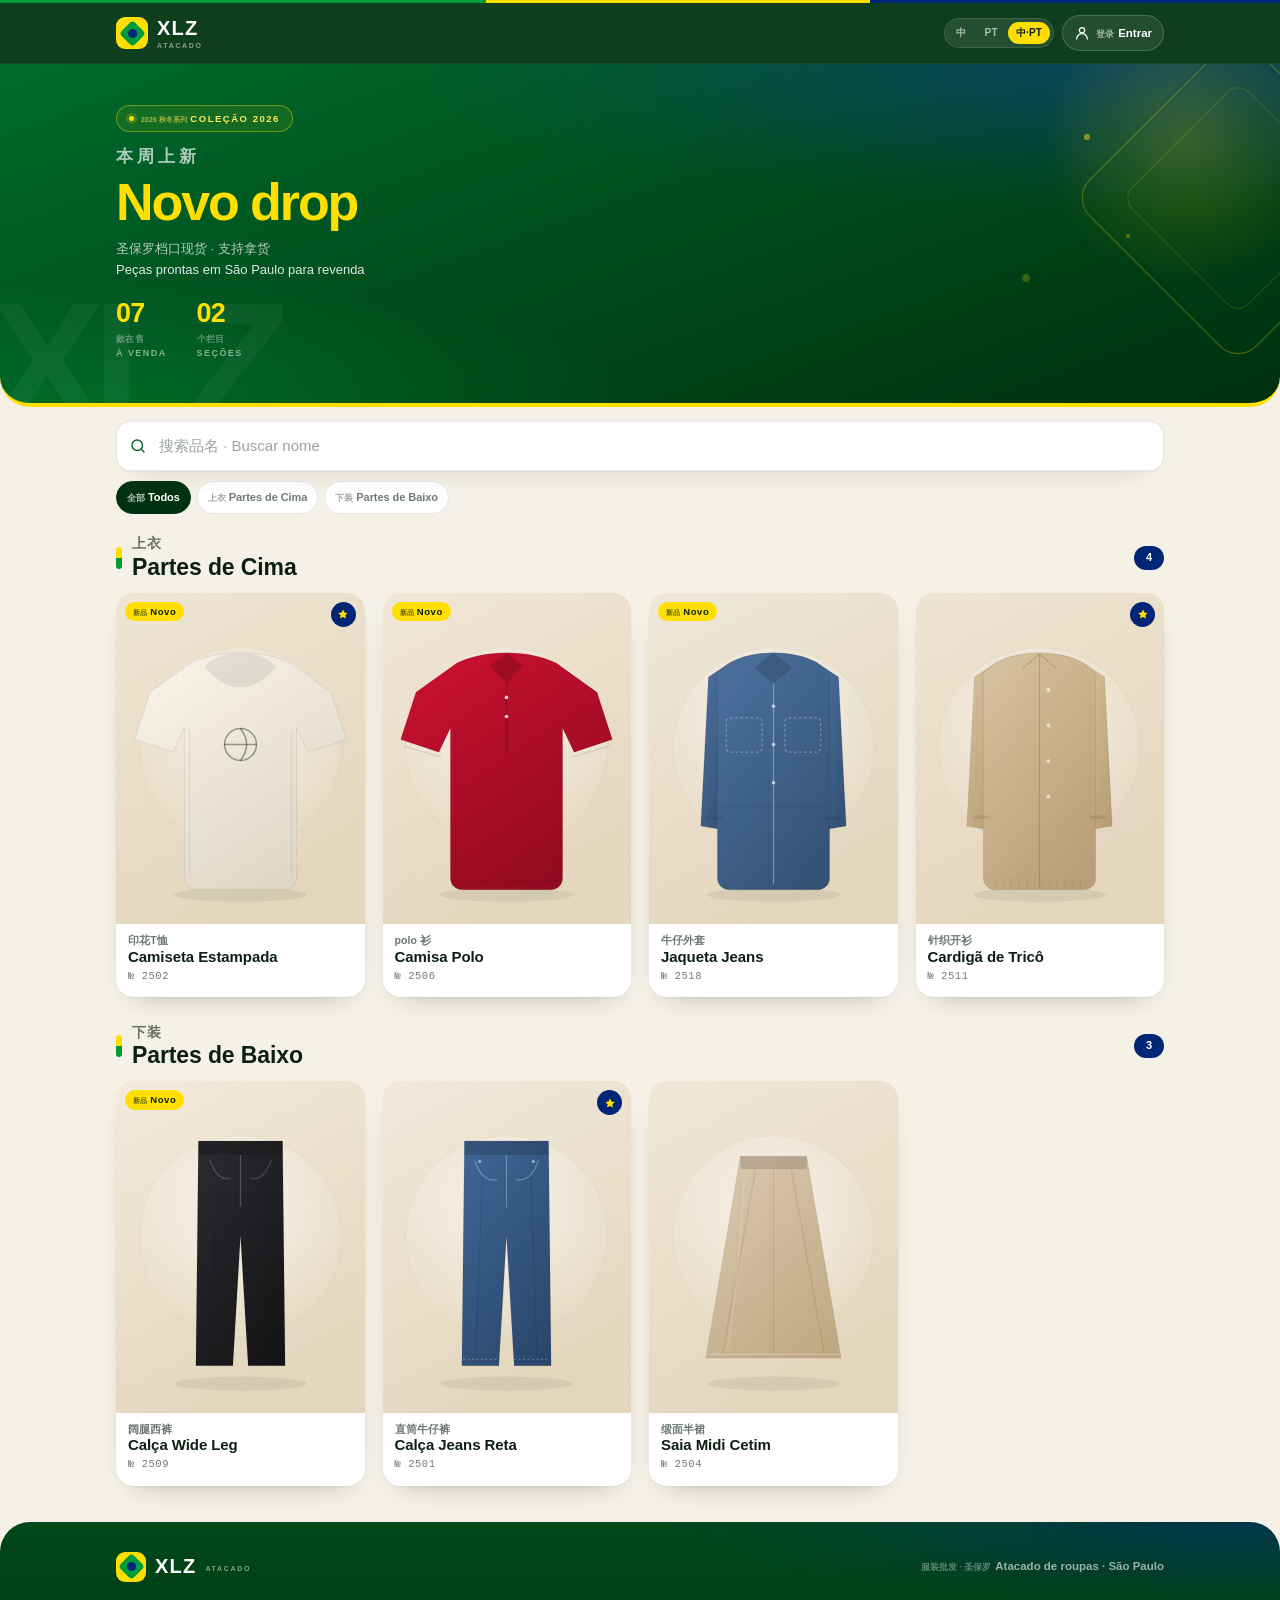
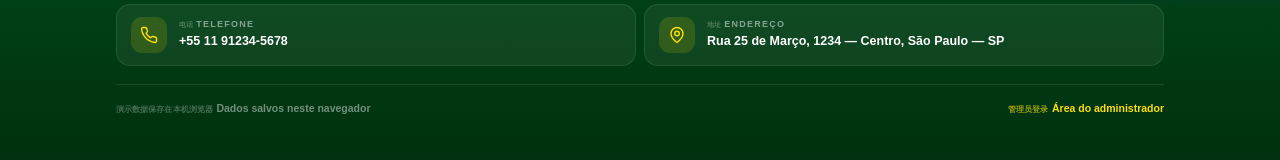
==== public/index.html @ fe58dd6b "chore: 站点移入 public/，适配 Cloudflare Pages 输出目录" ====
<!DOCTYPE html>
<html lang="zh-CN">
<head>
<meta charset="utf-8">
<meta name="viewport" content="width=device-width, initial-scale=1, viewport-fit=cover">
<meta name="theme-color" content="#003211">
<meta name="description" content="XLZ 服装档口 · 上衣 / 下装产品展示，支持中葡双语与管理端维护。Atacado de roupas em São Paulo.">
<title>XLZ · 服装档口产品展示 | Atacado</title>
<link rel="icon" href="data:image/svg+xml,%3Csvg xmlns='http://www.w3.org/2000/svg' viewBox='0 0 64 64'%3E%3Crect width='64' height='64' rx='14' fill='%23FFDF00'/%3E%3Cpath d='M32 12 52 32 32 52 12 32Z' fill='%23009C3B'/%3E%3Ccircle cx='32' cy='32' r='9' fill='%23002776'/%3E%3C/svg%3E">
<link rel="stylesheet" href="styles.css">
</head>
<body>
<div id="app"></div>
<div id="toast" class="toast" role="status" aria-live="polite"></div>
<script src="app.js"></script>
</body>
</html>
---- public/styles.css ----
/* =====================================================================
   XLZ 服装档口 · 产品展示
   配色取巴西国旗：绿 #009C3B / 黄 #FFDF00 / 蓝 #002776 / 白
   移动端优先，纯本地静态页面
   ===================================================================== */

/* ---------- 1. 基础与变量 ---------- */
:root{
  --green:#009C3B;
  --green-700:#006827;
  --green-800:#004C1B;
  --green-900:#003211;
  --yellow:#FFDF00;
  --yellow-soft:#FFE95C;
  --blue:#002776;
  --blue-500:#123E8F;
  --cream:#F6F1E6;
  --cream-2:#EDE6D5;
  --sand:#D9CCAF;
  --white:#fff;
  --ink:#0B1F12;
  --muted:#6E7C6F;
  --line:rgba(11,31,18,.10);
  --shadow-1:0 1px 2px rgba(11,31,18,.05), 0 12px 28px -20px rgba(11,31,18,.45);
  --shadow-2:0 24px 60px -28px rgba(11,31,18,.45);
  --font:-apple-system,BlinkMacSystemFont,"Segoe UI","PingFang SC","Hiragino Sans GB","Microsoft YaHei",sans-serif;
  --mono:ui-monospace,SFMono-Regular,Menlo,Consolas,monospace;
}
*,*::before,*::after{box-sizing:border-box}
html{-webkit-text-size-adjust:100%;scroll-behavior:smooth}
body{
  margin:0;font-family:var(--font);background:var(--cream);color:var(--ink);
  line-height:1.45;-webkit-font-smoothing:antialiased;overflow-x:hidden;
}
body.locked{overflow:hidden}
img{display:block;max-width:100%}
a{color:inherit;text-decoration:none}
button{font:inherit;color:inherit;cursor:pointer}
h1,h2,h3,h4,p{margin:0}
::selection{background:var(--yellow);color:var(--ink)}
:focus-visible{outline:2px solid var(--green);outline-offset:2px}
.wrap{width:100%;max-width:1080px;margin:0 auto;padding:0 16px}
.ic{display:block;flex:none;overflow:visible}
.muted{color:var(--muted)}
.sr-only{position:absolute;width:1px;height:1px;padding:0;margin:-1px;overflow:hidden;clip:rect(0 0 0 0);white-space:nowrap;border:0}

/* ---------- 2. 双语排版 ---------- */
.tw .tz{font-size:.74em;font-weight:600;opacity:.62;margin-right:.45em;letter-spacing:.01em}
.tw .tp{font-weight:800}
.nm .zh{display:block;font-size:.68em;font-weight:600;opacity:.6;line-height:1.28;letter-spacing:.01em}
.nm .pt{display:block;font-weight:800;line-height:1.22;letter-spacing:-.005em}

/* ---------- 3. 按钮 ---------- */
.btn{
  display:inline-flex;align-items:center;justify-content:center;gap:7px;
  min-height:46px;padding:0 18px;border-radius:13px;border:1px solid transparent;
  font-size:14px;font-weight:800;letter-spacing:.01em;line-height:1.2;
  transition:transform .16s ease, background .2s ease, box-shadow .2s ease;
}
.btn:active{transform:scale(.98)}
.btn-primary{background:var(--yellow);color:var(--ink);box-shadow:0 8px 20px -12px rgba(255,223,0,.9)}
.btn-primary:hover{background:var(--yellow-soft)}
.btn-green{background:var(--green-800);color:#fff}
.btn-green:hover{background:var(--green-700)}
.btn-blue{background:var(--blue);color:#fff}
.btn-ghost{background:#fff;border-color:var(--line);color:var(--ink)}
.btn-ghost:hover{background:var(--cream)}
.btn-danger{background:transparent;border-color:rgba(176,16,48,.35);color:#B01030}
.btn-danger:hover{background:rgba(176,16,48,.06)}
.btn-danger-solid{background:#B01030;color:#fff}
.btn-block{width:100%}
.btn[disabled]{opacity:.45;pointer-events:none}
.btn-sm{min-height:40px;padding:0 13px;font-size:12px;border-radius:11px}
.btn .tw{display:inline-flex;align-items:baseline;gap:.35em;justify-content:center;flex-wrap:wrap}

/* ---------- 4. 顶栏 ---------- */
.topbar{
  position:sticky;top:0;z-index:60;
  background:rgba(0,50,17,.94);
  -webkit-backdrop-filter:blur(14px);backdrop-filter:blur(14px);
  border-bottom:1px solid rgba(255,255,255,.07);
}
.topbar::before{
  content:"";position:absolute;top:0;left:0;right:0;height:3px;
  background:linear-gradient(90deg,var(--green) 0 38%,var(--yellow) 38% 68%,var(--blue) 68%);
}
.topbar-in{display:flex;align-items:center;gap:10px;height:63px;padding-top:3px}
.brand{display:flex;align-items:center;gap:9px;min-width:0}
.brand-mark{
  position:relative;width:32px;height:32px;border-radius:9px;background:var(--yellow);
  display:grid;place-items:center;flex:none;overflow:hidden;
}
.brand-mark::before{content:"";width:19px;height:19px;background:var(--green);transform:rotate(45deg);border-radius:4px}
.brand-mark::after{content:"";position:absolute;width:9px;height:9px;border-radius:50%;background:var(--blue)}
.brand-text{display:flex;flex-direction:column;line-height:1;min-width:0}
.brand-text b{font-size:20px;font-weight:900;letter-spacing:.06em;color:#fff}
.brand-text small{font-size:7px;letter-spacing:.24em;color:rgba(255,255,255,.5);margin-top:4px;font-weight:700}
.topbar-right{display:flex;align-items:center;gap:8px;margin-left:auto}
.topbar-title{font-size:15px;font-weight:800;color:#fff;white-space:nowrap;overflow:hidden;text-overflow:ellipsis;flex:1;min-width:0}
.topbar-title .ttl{opacity:.95}
.icon-btn{
  width:36px;height:36px;border-radius:50%;display:grid;place-items:center;flex:none;
  background:rgba(255,255,255,.08);border:1px solid rgba(255,255,255,.16);color:#fff;
  transition:background .2s;
}
.icon-btn:hover{background:rgba(255,255,255,.16)}
.lang{display:flex;gap:2px;padding:3px;border-radius:999px;background:rgba(255,255,255,.09);border:1px solid rgba(255,255,255,.10);flex:none}
.lang button{
  border:0;background:transparent;border-radius:999px;padding:6px 8px;
  font-size:10px;font-weight:800;letter-spacing:.02em;color:rgba(255,255,255,.62);
  transition:background .2s,color .2s;line-height:1;
}
.lang button.on{background:var(--yellow);color:var(--ink)}
.tb-login{
  display:inline-flex;align-items:center;gap:6px;height:36px;padding:0 11px;border-radius:999px;
  background:rgba(255,255,255,.08);border:1px solid rgba(255,255,255,.18);
  color:#fff;font-size:11.5px;font-weight:700;flex:none;
}
.tb-login .tw .tz{opacity:.6}
.tb-admin{
  display:inline-flex;align-items:center;gap:6px;height:34px;padding:0 11px;border-radius:999px;
  background:var(--yellow);color:var(--ink);font-size:11.5px;font-weight:800;flex:none;max-width:120px;
  overflow:hidden;text-overflow:ellipsis;white-space:nowrap;
}
.tb-dot{width:6px;height:6px;border-radius:50%;background:var(--green);flex:none}

/* ---------- 5. Hero ---------- */
.hero{
  position:relative;overflow:hidden;color:#fff;
  background:
    radial-gradient(90% 70% at 88% 0%, rgba(18,62,143,.55), transparent 62%),
    radial-gradient(70% 60% at 8% 100%, rgba(0,156,59,.35), transparent 60%),
    linear-gradient(160deg,#006B2C 0%,#00481A 55%,#00300F 100%);
  border-radius:0 0 30px 30px;
  border-bottom:4px solid var(--yellow);
  padding:26px 0 30px;
}
.hero-in{position:relative;z-index:2}
.hero-deco{position:absolute;inset:0;overflow:hidden;pointer-events:none;z-index:1}
.hd-glow{position:absolute;right:-70px;top:-90px;width:330px;height:330px;border-radius:50%;background:radial-gradient(circle,rgba(255,223,0,.20),transparent 62%)}
.hd-diamond{
  position:absolute;right:-76px;top:16px;width:236px;height:236px;border-radius:26px;
  border:1.5px solid rgba(255,223,0,.30);transform:rotate(45deg);
}
.hd-diamond::after{content:"";position:absolute;inset:34px;border:1px solid rgba(255,223,0,.16);border-radius:16px}
.hd-dot{position:absolute;width:6px;height:6px;border-radius:50%;background:var(--yellow);opacity:.5}
.hd-dot.d1{right:190px;top:70px}
.hd-dot.d2{right:150px;top:170px;width:4px;height:4px;opacity:.35}
.hd-dot.d3{right:250px;top:210px;width:8px;height:8px;opacity:.22}
.hero-wm{
  position:absolute;left:-10px;bottom:-46px;z-index:1;pointer-events:none;user-select:none;
  font-size:172px;line-height:1;font-weight:900;letter-spacing:-.07em;color:#fff;opacity:.045;
}
.pill{
  display:inline-flex;align-items:center;gap:7px;padding:6px 12px;border-radius:999px;
  border:1px solid rgba(255,223,0,.38);background:rgba(255,223,0,.08);
  font-size:9.5px;font-weight:800;letter-spacing:.16em;text-transform:uppercase;color:var(--yellow-soft);
}
.pill-dot{width:5px;height:5px;border-radius:50%;background:var(--yellow);box-shadow:0 0 0 3px rgba(255,223,0,.18)}
.hero-title{
  margin:16px 0 10px;font-size:clamp(34px,9.6vw,48px);line-height:1;font-weight:900;letter-spacing:-.04em;
}
.hero-title .zh{display:block;font-size:.33em;font-weight:700;letter-spacing:.24em;color:rgba(255,255,255,.68);margin-bottom:10px}
.hero-line.pt,.hero-title .pt{color:var(--yellow)}
.hero-title .hero-line{display:block}
.hero-sub{margin:0;max-width:44ch;font-size:13px;color:rgba(255,255,255,.7);line-height:1.65}
.hero-sub .hs-zh{display:block}
.hero-sub .hs-pt{display:block;color:rgba(255,255,255,.88)}
.hero-stats{display:flex;gap:30px;margin-top:20px}
.stat b{display:block;font-size:27px;font-weight:900;letter-spacing:-.03em;line-height:1;color:var(--yellow)}
.stat small{display:block;margin-top:6px;font-size:9px;font-weight:700;letter-spacing:.16em;text-transform:uppercase;color:rgba(255,255,255,.52)}
.stat small .sz{display:block;font-size:9px;font-weight:600;letter-spacing:.04em;text-transform:none;opacity:.72;margin-bottom:1px}
.stat small .sp{display:block}

/* ---------- 6. 搜索与筛选 ---------- */
.home{padding-top:0}
.searchbar{position:sticky;top:63px;z-index:45;padding:14px 0 8px;background:var(--cream)}
.search{
  display:flex;align-items:center;gap:10px;height:50px;padding:0 12px;
  background:#fff;border:1px solid var(--line);border-radius:15px;
  box-shadow:0 1px 2px rgba(11,31,18,.04), 0 14px 26px -22px rgba(11,31,18,.5);
}
.search:focus-within{border-color:rgba(0,156,59,.55);box-shadow:0 0 0 3px rgba(0,156,59,.10)}
.search-ic{color:var(--green-700);display:grid;place-items:center}
.search input{
  flex:1;min-width:0;height:100%;border:0;background:transparent;outline:none;
  font:inherit;font-size:15px;font-weight:600;color:var(--ink);
}
.search input::placeholder{color:#9AA49B;font-weight:500}
.search input::-webkit-search-cancel-button{display:none}
.search-clear{
  width:26px;height:26px;border-radius:50%;border:0;background:var(--cream);
  display:grid;place-items:center;color:var(--muted);flex:none;
}
.search-clear[hidden]{display:none}
.filters{display:flex;gap:6px;overflow-x:auto;padding:2px 0 14px;scrollbar-width:none}
.filters::-webkit-scrollbar{display:none}
.filter-chip{
  flex:none;display:inline-flex;align-items:center;gap:3px;
  padding:8px 10px;border-radius:999px;border:1px solid var(--line);
  background:#fff;color:var(--muted);font-size:11px;font-weight:700;white-space:nowrap;
  transition:background .2s,color .2s,border-color .2s;
}
.filter-chip .nm .zh{display:inline;font-size:.82em;margin-right:.3em;opacity:.65}
.filter-chip .nm .pt{display:inline}
.filter-chip.on{background:var(--green-900);border-color:var(--green-900);color:#fff}
.filter-chip.on .nm .zh{color:rgba(255,255,255,.7);opacity:1}

/* ---------- 7. 分类与卡片 ---------- */
.cat{margin-bottom:26px;scroll-margin-top:130px}
.cat-head{display:flex;align-items:center;justify-content:space-between;gap:10px;margin:6px 0 12px}
.cat-title{display:flex;align-items:center;gap:10px;font-size:21px;font-weight:900;letter-spacing:-.02em}
.cat-bar{width:6px;height:22px;border-radius:3px;background:linear-gradient(180deg,var(--yellow) 0 52%,var(--green) 52%)}
.cat-title .nm .zh{font-size:.62em;letter-spacing:.06em}
.cat-count{
  display:inline-flex;align-items:center;justify-content:center;min-width:30px;height:24px;
  padding:0 9px;border-radius:999px;background:var(--blue);color:#fff;font-size:11px;font-weight:800;flex:none;
}
.grid{display:grid;grid-template-columns:repeat(2,minmax(0,1fr));gap:12px}
.card{
  position:relative;height:100%;background:#fff;border-radius:18px;overflow:hidden;
  box-shadow:var(--shadow-1);cursor:pointer;
  transition:transform .22s ease, box-shadow .22s ease;
  animation:cardIn .4s cubic-bezier(.2,.8,.2,1) both;
}
.card-body{display:flex;flex-direction:column}
.card:hover{transform:translateY(-3px);box-shadow:var(--shadow-2)}
.card:active{transform:scale(.99)}
.card-media{position:relative;aspect-ratio:3/4;overflow:hidden;background:var(--cream-2)}
.card-media img{width:100%;height:100%;object-fit:cover;transition:transform .5s ease}
.card:hover .card-media img{transform:scale(1.035)}
.card.is-off .card-media::after{content:"";position:absolute;inset:0;background:rgba(246,241,230,.52);-webkit-backdrop-filter:grayscale(1);backdrop-filter:grayscale(1)}
.badge{
  position:absolute;z-index:2;display:inline-flex;align-items:center;justify-content:center;
  font-size:9.5px;font-weight:800;letter-spacing:.06em;line-height:1;
}
.badge .tw{gap:.3em}
.badge-new{top:9px;left:9px;padding:5px 8px;border-radius:999px;background:var(--yellow);color:var(--ink)}
.badge-star{
  top:9px;right:9px;width:25px;height:25px;border-radius:50%;
  background:var(--blue);color:var(--yellow);
}
.badge-off{left:9px;bottom:9px;padding:5px 8px;border-radius:999px;background:rgba(11,31,18,.82);color:#fff}
.card-edit{
  position:absolute;right:9px;bottom:9px;z-index:3;width:30px;height:30px;border-radius:50%;
  background:rgba(0,50,17,.86);color:#fff;border:1px solid rgba(255,255,255,.25);
  display:grid;place-items:center;
}
.card-body{padding:10px 12px 13px}
.card-name{font-size:15px;line-height:1.25;font-weight:800}
.card-name .nm .zh{font-size:.7em}
.card-model{margin-top:3px;font-family:var(--mono);font-size:10.5px;letter-spacing:.05em;color:var(--muted)}
.cat-empty{
  padding:26px 18px;border-radius:16px;border:1px dashed var(--sand);background:rgba(255,255,255,.5);
  color:var(--muted);font-size:12.5px;font-weight:600;text-align:center;
}
.link{color:var(--green-700);text-decoration:underline;text-underline-offset:3px;font-weight:800}
.result-bar{
  display:flex;align-items:center;justify-content:space-between;gap:10px;
  padding:6px 2px 14px;font-size:12px;color:var(--muted);font-weight:600;
}
.result-bar b{color:var(--ink)}
.result-n{color:var(--green-700);font-weight:800}

/* ---------- 8. 空状态 ---------- */
.empty{
  margin:14px 0;padding:44px 22px;text-align:center;background:#fff;
  border-radius:20px;border:1px dashed var(--cream-2);
}
.empty-ic{
  width:54px;height:54px;border-radius:18px;margin:0 auto 14px;
  display:grid;place-items:center;background:var(--cream);color:var(--green-700);
}
.empty h3{font-size:16px;font-weight:800;margin-bottom:6px}
.empty p{font-size:12.5px;color:var(--muted);margin-bottom:16px}
.empty .btn{min-height:42px}

/* ---------- 9. 页脚与悬浮按钮 ---------- */
.footer{
  margin-top:36px;padding:30px 0 44px;color:#fff;
  background:
    radial-gradient(80% 60% at 100% 0%, rgba(0,39,118,.55), transparent 60%),
    linear-gradient(180deg,#00481A,#00300F);
  border-radius:30px 30px 0 0;
}
.footer.with-fab{padding-bottom:108px}
.foot-top{display:flex;align-items:center;justify-content:space-between;gap:14px;flex-wrap:wrap}
.foot-brand{display:flex;align-items:center;gap:9px}
.foot-brand b{font-size:20px;font-weight:900;letter-spacing:.06em}
.foot-brand small{font-size:7px;letter-spacing:.24em;color:rgba(255,255,255,.5);font-weight:700;margin-top:5px}
.foot-brand .brand-mark{width:30px;height:30px}
.foot-tag{font-size:11.5px;color:rgba(255,255,255,.6);font-weight:600}
.foot-list{display:grid;gap:8px;margin:22px 0 18px}
.foot-item{
  display:flex;align-items:center;gap:12px;padding:12px 14px;border-radius:14px;
  background:rgba(255,255,255,.06);border:1px solid rgba(255,255,255,.09);
  transition:background .2s;
}
.foot-item:hover{background:rgba(255,255,255,.11)}
.fi{
  width:36px;height:36px;border-radius:11px;flex:none;display:grid;place-items:center;
  background:rgba(255,223,0,.14);color:var(--yellow);
}
.ft{display:flex;flex-direction:column;gap:2px;min-width:0}
.ft small{font-size:9px;letter-spacing:.14em;text-transform:uppercase;color:rgba(255,255,255,.5);font-weight:700}
.ft b{font-size:12.5px;font-weight:700;line-height:1.4}
.ft .tw .tz{opacity:.55}
.foot-bottom{
  display:flex;align-items:center;justify-content:space-between;gap:10px 14px;flex-wrap:wrap;
  padding-top:16px;border-top:1px solid rgba(255,255,255,.10);
  font-size:10.5px;color:rgba(255,255,255,.45);font-weight:600;
}
.foot-link{background:none;border:0;padding:0;color:var(--yellow);font-size:10.5px;font-weight:800;display:inline-flex;align-items:center;gap:4px}
.fab{
  position:fixed;right:16px;bottom:calc(16px + env(safe-area-inset-bottom));z-index:70;
  width:58px;height:58px;border-radius:19px;border:0;background:var(--yellow);color:var(--ink);
  display:grid;place-items:center;
  box-shadow:0 14px 30px -10px rgba(0,0,0,.45), 0 0 0 5px rgba(255,223,0,.16);
  transition:transform .2s;
}
.fab:hover{transform:translateY(-2px) scale(1.03)}
.fab:active{transform:scale(.96)}

/* ---------- 10. 详情页 ---------- */
.detail-page{padding-bottom:20px}
.gallery{position:relative;background:#E7DECB;max-width:860px;margin:0 auto;overflow:hidden}
.gal-track{
  display:flex;overflow-x:auto;scroll-snap-type:x mandatory;
  scrollbar-width:none;-webkit-overflow-scrolling:touch;
}
.gal-track::-webkit-scrollbar{display:none}
.gal-slide{flex:0 0 100%;scroll-snap-align:center;scroll-snap-stop:always}
.gal-slide img{width:100%;aspect-ratio:4/5;object-fit:cover;max-height:72vh;cursor:zoom-in}
.gal-top{position:absolute;top:12px;left:12px;right:12px;display:flex;align-items:flex-start;justify-content:space-between;gap:8px;pointer-events:none;z-index:2}
.gal-count{
  padding:6px 10px;border-radius:999px;background:rgba(0,40,16,.55);color:#fff;
  font-size:10.5px;font-weight:800;letter-spacing:.06em;-webkit-backdrop-filter:blur(6px);backdrop-filter:blur(6px);
}
.gal-hint{
  display:inline-flex;align-items:center;gap:5px;padding:6px 10px;border-radius:999px;
  background:rgba(255,255,255,.85);color:var(--green-900);font-size:9.5px;font-weight:800;
  -webkit-backdrop-filter:blur(6px);backdrop-filter:blur(6px);
}
.gal-hint .tw{display:inline-flex;gap:.3em}
.gal-arrow{
  position:absolute;top:50%;transform:translateY(-50%);z-index:3;
  width:38px;height:38px;border-radius:50%;border:0;background:rgba(255,255,255,.86);color:var(--ink);
  display:grid;place-items:center;box-shadow:0 6px 16px rgba(0,0,0,.16);
}
.gal-arrow.left{left:10px}
.gal-arrow.right{right:10px}
.gal-dots{
  position:absolute;left:50%;bottom:32px;transform:translateX(-50%);z-index:3;
  display:flex;gap:5px;padding:6px 9px;border-radius:999px;
  background:rgba(0,40,16,.38);-webkit-backdrop-filter:blur(6px);backdrop-filter:blur(6px);
}
.gal-dots button{
  width:6px;height:6px;padding:0;border:0;border-radius:50%;
  background:rgba(255,255,255,.45);transition:width .2s,background .2s;
}
.gal-dots button.on{width:16px;border-radius:999px;background:var(--yellow)}
.detail-sheet{
  position:relative;z-index:2;max-width:860px;margin:-26px auto 0;
  background:var(--cream);border-radius:26px 26px 0 0;
  padding:20px 16px 26px;
}
.d-card{background:#fff;border-radius:18px;padding:16px;margin-bottom:12px;box-shadow:var(--shadow-1)}
.d-flags{display:flex;align-items:center;gap:6px;flex-wrap:wrap;margin-bottom:10px}
.tag{
  display:inline-flex;align-items:center;gap:5px;padding:5px 9px;border-radius:999px;
  font-size:10px;font-weight:800;letter-spacing:.02em;line-height:1;
}
.tag-cat{background:var(--cream);color:var(--green-700);border:1px solid var(--line)}
.tag-cat .nm{display:inline}
.tag-cat .nm .zh{display:inline;font-size:.9em;margin-right:.35em;opacity:.75}
.tag-cat .nm .pt{display:inline}
.tag-new{background:var(--yellow);color:var(--ink)}
.tag-star{background:var(--blue);color:var(--yellow)}
.tag-off{background:#E9E5DA;color:#777F76}
.d-title{font-size:clamp(22px,6.6vw,30px);font-weight:900;letter-spacing:-.02em;line-height:1.15}
.d-title .nm .zh{font-size:.58em;letter-spacing:.04em;margin-bottom:4px}
.d-sub{display:flex;align-items:center;gap:8px;margin-top:6px;flex-wrap:wrap}
.d-model{font-family:var(--mono);font-size:11.5px;color:var(--muted);letter-spacing:.06em}
.d-dot{width:3px;height:3px;border-radius:50%;background:var(--sand)}
.price{
  margin-top:14px;padding-top:14px;border-top:1px dashed var(--cream-2);
  display:flex;align-items:baseline;gap:8px;flex-wrap:wrap;
}
.price b{font-size:32px;font-weight:900;letter-spacing:-.03em;color:var(--green-700);line-height:1}
.price small{font-size:10px;font-weight:700;letter-spacing:.12em;text-transform:uppercase;color:var(--muted)}
.d-block{margin-bottom:20px}
.block-head{display:flex;align-items:baseline;justify-content:space-between;gap:10px;margin-bottom:12px}
.block-head h3{font-size:13.5px;font-weight:800;letter-spacing:.01em;display:flex;align-items:center;gap:7px}
.block-head h3::before{content:"";width:4px;height:14px;border-radius:2px;background:var(--yellow)}
.block-head span{font-size:10px;color:var(--muted);font-weight:600}
.block-hint{margin:-4px 0 14px}
.colors{display:flex;flex-wrap:wrap;gap:8px;margin-bottom:16px}
.color{
  display:inline-flex;align-items:center;gap:7px;padding:8px 12px;border-radius:999px;
  border:1.5px solid var(--line);background:#fff;font-size:12.5px;font-weight:700;
  transition:border-color .2s, background .2s, color .2s;
}
.color .dot{width:12px;height:12px;border-radius:50%;flex:none;box-shadow:inset 0 0 0 1px rgba(0,0,0,.12)}
.color .cn{white-space:nowrap}
.color .cp{font-size:.8em;font-weight:700;opacity:.6;margin-left:3px}
.color.on{background:var(--green-900);border-color:var(--green-900);color:#fff}
.color.on .cp{opacity:.7}
.color.oos{background:#F4F1E9;border-style:dashed;color:#A3AAA1}
.color.oos .dot{opacity:.35}
.sizes{display:grid;grid-template-columns:repeat(auto-fill,minmax(66px,1fr));gap:8px}
.size{
  display:flex;flex-direction:column;align-items:center;justify-content:center;gap:2px;
  min-height:54px;padding:7px 6px;border-radius:12px;border:1.5px solid var(--line);
  background:#fff;font-size:15px;font-weight:900;
}
.size small{font-size:8.5px;font-weight:700;letter-spacing:.04em;color:var(--muted);text-transform:uppercase}
.size.oos{background:#F2EFE7;border-style:dashed;color:#A9AFA6}
.size.oos span{text-decoration:line-through;text-decoration-thickness:1.5px}
.size.oos small{color:#B6BAAF}
.legend{display:flex;align-items:center;gap:14px;flex-wrap:wrap;margin-top:14px;font-size:10.5px;color:var(--muted);font-weight:600}
.legend .lg-dot{width:7px;height:7px;border-radius:50%;display:inline-block;margin-right:5px}
.lg-dot.ok{background:var(--green)}
.lg-dot.no{background:#C9C4B5}
.lg-alert{color:#B01030;font-weight:800}
.contact{
  border-radius:20px;padding:18px;color:#fff;position:relative;overflow:hidden;
  background:
    radial-gradient(90% 90% at 100% 0%, rgba(0,39,118,.6), transparent 58%),
    linear-gradient(155deg,#00642A,#00300F);
  margin-bottom:20px;
}
.contact::after{
  content:"";position:absolute;right:-40px;top:-40px;width:140px;height:140px;
  border:1px solid rgba(255,223,0,.25);transform:rotate(45deg);border-radius:18px;
}
.contact-head{display:flex;align-items:baseline;justify-content:space-between;gap:10px;margin-bottom:14px;position:relative;z-index:1}
.contact-head h3{font-size:14px;font-weight:800;color:var(--yellow);letter-spacing:.02em}
.contact-head span{font-size:9.5px;color:rgba(255,255,255,.55);font-weight:600;letter-spacing:.1em;text-transform:uppercase}
.contact-row{
  display:flex;align-items:center;gap:11px;padding:10px 0;border-top:1px solid rgba(255,255,255,.10);
  position:relative;z-index:1;
}
.contact-row:first-of-type{border-top:0}
.contact-row .fi{width:32px;height:32px;border-radius:10px}
.contact-row b{display:block;font-size:12.5px;font-weight:700;line-height:1.4;word-break:break-word}
.contact-row small{display:block;font-size:9px;letter-spacing:.12em;text-transform:uppercase;color:rgba(255,255,255,.48);font-weight:700;margin-bottom:1px}
.contact .btn{margin-top:14px;position:relative;z-index:1}
.d-admin{display:flex;gap:10px;margin-top:4px}
.d-admin .btn{flex:1}
.d-note{
  margin-top:18px;text-align:center;font-size:9.5px;letter-spacing:.1em;
  color:rgba(11,31,18,.32);font-weight:700;text-transform:uppercase;
}

/* ---------- 11. 管理后台 ---------- */
.admin{padding-bottom:30px}
.admin-head{display:flex;align-items:flex-end;justify-content:space-between;gap:12px;margin:20px 0 14px}
.admin-head h2{font-size:20px;font-weight:900;letter-spacing:-.02em;line-height:1.2}
.admin-head p{font-size:11px;color:var(--muted);font-weight:600;margin-top:4px}
.admin-head .btn{min-height:42px;padding:0 14px;font-size:12.5px}
.tabs{
  display:flex;gap:4px;padding:4px;border-radius:14px;background:#fff;
  box-shadow:var(--shadow-1);position:sticky;top:63px;z-index:40;margin:14px 0 16px;
}
.tab{flex:1;text-align:center;padding:10px 6px;border-radius:10px;font-size:12px;font-weight:800;color:var(--muted);transition:background .2s,color .2s}
.tab.on{background:var(--green-900);color:var(--yellow)}
.arow{
  display:grid;grid-template-columns:64px minmax(0,1fr);gap:12px;
  background:#fff;border-radius:16px;padding:10px;margin-bottom:10px;box-shadow:var(--shadow-1);
}
.arow.is-off{opacity:.82}
.arow-thumb{width:64px;height:84px;border-radius:11px;overflow:hidden;background:var(--cream-2);flex:none}
.arow-thumb img{width:100%;height:100%;object-fit:cover}
.arow-top{display:flex;align-items:flex-start;justify-content:space-between;gap:8px}
.arow-name{font-size:13.5px;line-height:1.22;min-width:0}
.arow-name .nm .zh{font-size:.72em}
.arow-price{font-size:13px;font-weight:900;color:var(--green-700);white-space:nowrap;letter-spacing:-.01em}
.arow-meta{display:flex;gap:8px;flex-wrap:wrap;margin-top:4px;font-size:10px;color:var(--muted);font-weight:600}
.arow-meta .sep{opacity:.4}
.arow-controls{display:flex;align-items:center;gap:10px;flex-wrap:wrap;margin-top:9px}
.tgl{display:inline-flex;align-items:center;gap:6px;border:0;background:transparent;padding:0;font-size:10.5px;font-weight:800;color:var(--muted);flex:none;white-space:nowrap}
.tgl .track{width:34px;height:20px;border-radius:999px;background:#D9DFD6;position:relative;transition:background .2s;flex:none}
.tgl .track i{position:absolute;top:3px;left:3px;width:14px;height:14px;border-radius:50%;background:#fff;box-shadow:0 1px 2px rgba(0,0,0,.22);transition:transform .2s}
.tgl.on .track{background:var(--green)}
.tgl.on .track i{transform:translateX(14px)}
.tgl.on{color:var(--ink)}
.mini-toggle{
  height:26px;padding:0 9px;border-radius:8px;border:1px solid var(--line);
  background:var(--cream);color:var(--muted);font-size:10px;font-weight:800;line-height:1;
  display:inline-flex;align-items:center;gap:4px;flex:none;white-space:nowrap;
}
.mini-toggle.on{background:var(--yellow);border-color:var(--yellow);color:var(--ink)}
.mini-toggle.star.on{background:var(--blue);border-color:var(--blue);color:var(--yellow)}
.arow-actions{display:flex;gap:6px;margin-left:auto}
.mini-btn{
  width:30px;height:30px;border-radius:9px;border:1px solid var(--line);background:#fff;
  display:grid;place-items:center;color:var(--ink);flex:none;
}
.mini-btn.danger{color:#B01030;border-color:rgba(176,16,48,.22)}
.admin-foot{margin:22px 0 0;display:flex;justify-content:center}
.admin-foot .btn{min-height:40px;font-size:12px}
.acc-list{display:grid;gap:8px}
.acc{
  display:flex;align-items:center;gap:11px;background:#fff;border-radius:14px;padding:11px 12px;
  box-shadow:var(--shadow-1);
}
.acc-avatar{
  width:38px;height:38px;border-radius:12px;flex:none;display:grid;place-items:center;
  background:var(--green-900);color:var(--yellow);font-size:15px;font-weight:900;
}
.acc-info{min-width:0;flex:1}
.acc-info b{font-size:13.5px;font-weight:800;display:block;line-height:1.2}
.acc-info small{font-size:10px;color:var(--muted);font-weight:600}
.acc-actions{display:flex;gap:6px;align-items:center}
.mini-tag{font-size:9px;font-weight:800;color:var(--green-700);background:rgba(0,156,59,.12);padding:3px 7px;border-radius:6px;letter-spacing:.06em}

/* ---------- 12. 表单 ---------- */
.form{max-width:760px;margin:0 auto;padding:12px 16px 132px}
.sect{background:#fff;border-radius:18px;padding:16px;margin-bottom:12px;box-shadow:var(--shadow-1)}
.sect-head{display:flex;align-items:center;gap:8px;flex-wrap:wrap;margin-bottom:14px}
.sect-head .num{width:22px;height:22px;border-radius:7px;background:var(--yellow);color:var(--ink);font-size:11px;font-weight:900;display:grid;place-items:center;flex:none}
.sect-head h3{font-size:14.5px;font-weight:800;letter-spacing:.01em}
.sect-head .hint{margin-left:auto}
.field{margin-bottom:14px}
.field:last-child{margin-bottom:0}
.two{display:grid;gap:0 12px}
@media(min-width:520px){.two{grid-template-columns:1fr 1fr}}
.label{display:flex;align-items:center;gap:5px;font-size:11px;font-weight:800;letter-spacing:.04em;color:var(--muted);margin-bottom:7px;text-transform:uppercase}
.label .req{color:#B01030;font-size:12px}
.label .opt{color:#B0B6AC;font-size:9px;letter-spacing:.06em;margin-left:auto;font-weight:700}
.input{
  width:100%;height:46px;padding:0 14px;border-radius:12px;
  border:1.5px solid var(--line);background:var(--cream);
  font:inherit;font-size:16px;font-weight:600;color:var(--ink);outline:none;
  transition:border-color .2s, background .2s, box-shadow .2s;
}
.input::placeholder{color:#A7AFA4;font-weight:500}
.input:focus{border-color:var(--green);background:#fff;box-shadow:0 0 0 3px rgba(0,156,59,.10)}
select.input{
  appearance:none;-webkit-appearance:none;
  background-image:url("data:image/svg+xml,%3Csvg xmlns='http://www.w3.org/2000/svg' width='16' height='16' viewBox='0 0 24 24' fill='none' stroke='%236E7C6F' stroke-width='2.4' stroke-linecap='round' stroke-linejoin='round'%3E%3Cpath d='m6 9 6 6 6-6'/%3E%3C/svg%3E");
  background-repeat:no-repeat;background-position:right 14px center;padding-right:40px;
}
textarea.input{height:auto;min-height:80px;padding:12px 14px;resize:vertical;line-height:1.5}
.field.invalid .input{border-color:#C8102E;background:#FDF4F5}
.ferr{display:none;margin:6px 0 0;font-size:11px;font-weight:700;color:#B01030}
.field.invalid .ferr,.sect.invalid .ferr{display:block}
.hint{font-size:10.5px;color:var(--muted);font-weight:600;line-height:1.5}
.note{
  font-size:10.5px;line-height:1.6;color:var(--muted);font-weight:600;
  background:var(--cream);border-radius:12px;padding:10px 12px;margin-top:12px;
}
.img-grid{display:grid;grid-template-columns:repeat(3,minmax(0,1fr));gap:8px;transition:opacity .2s}
.img-grid.busy{opacity:.55;pointer-events:none}
@media(min-width:520px){.img-grid{grid-template-columns:repeat(4,minmax(0,1fr))}}
.img-tile{position:relative;aspect-ratio:3/4;border-radius:12px;overflow:hidden;background:var(--cream-2)}
.img-tile img{width:100%;height:100%;object-fit:cover}
.img-tile .rm{
  position:absolute;top:5px;right:5px;width:24px;height:24px;border-radius:50%;
  background:rgba(11,31,18,.68);color:#fff;border:0;display:grid;place-items:center;
}
.cover-tag{
  position:absolute;left:0;bottom:0;padding:3px 7px;border-radius:0 8px 0 0;
  background:var(--yellow);color:var(--ink);font-size:9px;font-weight:800;letter-spacing:.04em;
}
.img-add{
  aspect-ratio:3/4;border-radius:12px;border:1.5px dashed var(--sand);background:#FBF7EE;
  display:flex;flex-direction:column;align-items:center;justify-content:center;gap:6px;
  color:var(--muted);font-size:10.5px;font-weight:800;text-align:center;padding:6px;
}
.img-add:hover{border-color:var(--green);color:var(--green-700)}
.color-list{display:flex;flex-wrap:wrap;gap:8px}
.color-edit{flex:1 1 128px;max-width:210px;background:var(--cream);border:1px solid var(--line);border-radius:12px;padding:8px 10px}
.ce-top{display:flex;align-items:center;gap:6px}
.ce-top .dot{width:12px;height:12px;border-radius:50%;flex:none;box-shadow:inset 0 0 0 1px rgba(0,0,0,.12)}
.ce-zh{border:0;background:transparent;min-width:0;flex:1;font:inherit;font-size:14px;font-weight:800;padding:2px;color:var(--ink);outline:none}
.ce-pt{width:100%;border:0;border-top:1px dashed rgba(11,31,18,.10);margin-top:4px;padding:4px 2px 2px;background:transparent;font:inherit;font-size:11px;font-weight:600;color:var(--muted);outline:none}
.ce-rm{width:20px;height:20px;border-radius:50%;border:0;background:rgba(11,31,18,.06);display:grid;place-items:center;color:var(--muted);flex:none}
.color-add{display:flex;gap:8px;margin-top:8px}
.color-add .input{height:42px;background:#fff;font-size:15px}
.color-add .btn{min-height:42px;width:46px;padding:0}
.size-pick{display:flex;flex-wrap:wrap;gap:8px}
.size-pick-btn{
  min-width:54px;height:42px;border-radius:11px;border:1.5px solid var(--line);
  background:#fff;color:var(--muted);font-size:14px;font-weight:900;
  transition:background .18s,color .18s,border-color .18s;
}
.size-pick-btn.on{background:var(--green-900);border-color:var(--green-900);color:var(--yellow)}
.mx-scroll{overflow-x:auto;margin:0 -4px;padding:0 4px;scrollbar-width:thin}
.mx{width:100%;border-collapse:separate;border-spacing:4px;min-width:320px}
.mx th{font-size:9.5px;font-weight:800;color:var(--muted);padding:2px;letter-spacing:.04em}
.mx th.mx-color{text-align:left;width:86px;max-width:86px;overflow:hidden;text-overflow:ellipsis;white-space:nowrap;font-size:11px;color:var(--ink)}
.mx th.mx-color .dot{display:inline-block;width:8px;height:8px;border-radius:50%;margin-right:5px;vertical-align:middle;box-shadow:inset 0 0 0 1px rgba(0,0,0,.12)}
.mcell{
  width:100%;min-width:34px;height:38px;border:0;border-radius:9px;
  background:#E7F1E8;color:var(--green-700);font-size:13px;font-weight:900;
}
.mcell.no{background:#F3F0E7;color:#B0B5A9;text-decoration:line-through}
.mx-legend{display:flex;gap:14px;margin-top:8px;font-size:10px;font-weight:700;color:var(--muted)}
.switch-row{display:flex;align-items:center;justify-content:space-between;gap:14px;padding:13px 0;border-top:1px solid var(--line)}
.switch-row:first-of-type{border-top:0;padding-top:0}
.switch-row b{display:block;font-size:13px;font-weight:800}
.switch-row small{display:block;font-size:10.5px;color:var(--muted);font-weight:600;margin-top:2px;max-width:36ch}
.switch{
  width:48px;height:28px;border-radius:999px;border:0;background:#D9DFD6;position:relative;
  flex:none;transition:background .2s;
}
.switch::after{
  content:"";position:absolute;top:3px;left:3px;width:22px;height:22px;border-radius:50%;
  background:#fff;box-shadow:0 1px 3px rgba(0,0,0,.22);transition:transform .2s;
}
.switch.on{background:var(--green)}
.switch.on::after{transform:translateX(20px)}
.formbar{
  position:fixed;left:0;right:0;bottom:0;z-index:55;
  display:flex;gap:10px;padding:12px 16px calc(12px + env(safe-area-inset-bottom));
  background:rgba(255,255,255,.94);border-top:1px solid var(--line);
  -webkit-backdrop-filter:blur(12px);backdrop-filter:blur(12px);
}
.formbar .btn{flex:1}
.formbar .btn-ghost{flex:0 0 96px}
.cat-row{
  display:flex;align-items:center;gap:10px;padding:11px 0;border-bottom:1px solid var(--line);
}
.cat-row:last-child{border-bottom:0}
.cat-row .nm{flex:1;font-size:13px;font-weight:800}
.cat-row .nm .zh{font-size:.75em}
.cat-row small{font-size:10px;font-weight:700;color:var(--muted);white-space:nowrap}
.cat-add{display:grid;gap:8px;margin-top:12px}
.cat-add .row{display:grid;gap:8px}
@media(min-width:520px){.cat-add .row{grid-template-columns:1fr 1fr}}
.cat-add .input{height:42px;background:var(--cream);font-size:15px}
.cat-add .btn{min-height:42px;height:42px}
.row-btns{display:flex;gap:8px;flex-wrap:wrap}
.row-btns .btn{min-height:42px;font-size:12px;padding:0 14px}

/* ---------- 13. 弹层 / 提示 ---------- */
.modal-wrap{
  position:fixed;inset:0;z-index:200;display:flex;align-items:flex-end;justify-content:center;
  background:rgba(4,22,10,.56);-webkit-backdrop-filter:blur(4px);backdrop-filter:blur(4px);
  animation:fadeIn .18s ease;
}
.modal{
  width:100%;max-width:440px;background:#fff;border-radius:24px 24px 0 0;
  padding:20px 20px calc(20px + env(safe-area-inset-bottom));
  animation:sheetUp .28s cubic-bezier(.2,.8,.2,1);
  max-height:92vh;overflow:auto;
}
@media(min-width:560px){
  .modal-wrap{align-items:center;padding:20px}
  .modal{border-radius:22px;padding-bottom:20px;box-shadow:var(--shadow-2)}
}
.modal-head{display:flex;align-items:flex-start;justify-content:space-between;gap:12px;margin-bottom:12px}
.modal-head h3{font-size:17px;font-weight:900;letter-spacing:-.01em;line-height:1.3}
.modal-x{
  width:30px;height:30px;border-radius:50%;border:0;background:var(--cream);
  display:grid;place-items:center;color:var(--muted);flex:none;
}
.modal-text{font-size:13px;color:var(--muted);line-height:1.65;font-weight:600}
.modal-text b{color:var(--ink)}
.modal-actions{display:flex;gap:10px;margin-top:20px}
.modal-actions .btn{flex:1}
.modal .field{margin-bottom:12px}
.toast{
  position:fixed;left:50%;bottom:calc(90px + env(safe-area-inset-bottom));transform:translate(-50%,14px);
  z-index:400;max-width:86vw;padding:11px 18px;border-radius:999px;
  background:rgba(0,40,16,.94);color:#fff;font-size:12px;font-weight:700;letter-spacing:.01em;
  opacity:0;pointer-events:none;transition:opacity .2s,transform .2s;
  box-shadow:0 16px 34px -16px rgba(0,0,0,.6);
  text-align:center;
}
.toast.show{opacity:1;transform:translate(-50%,0)}
.toast .tw{display:inline-flex;gap:.4em}

/* ---------- 14. 灯箱 ---------- */
.lightbox{
  position:fixed;inset:0;z-index:300;background:rgba(3,12,7,.96);
  display:flex;flex-direction:column;animation:fadeIn .18s ease;
}
.lb-close{
  position:absolute;top:calc(12px + env(safe-area-inset-top));right:12px;z-index:3;
  width:40px;height:40px;border-radius:50%;border:1px solid rgba(255,255,255,.18);
  background:rgba(255,255,255,.10);color:#fff;display:grid;place-items:center;
}
.lb-stage{flex:1;display:grid;place-items:center;padding:56px 10px 10px;min-height:0}
.lb-stage img{max-width:100%;max-height:100%;object-fit:contain;border-radius:8px}
.lb-bar{
  display:flex;align-items:center;justify-content:center;gap:22px;
  padding:10px 16px calc(18px + env(safe-area-inset-bottom));color:rgba(255,255,255,.8);
  font-size:12px;font-weight:700;letter-spacing:.08em;
}
.lb-btn{
  width:44px;height:44px;border-radius:50%;border:1px solid rgba(255,255,255,.18);
  background:rgba(255,255,255,.08);color:#fff;display:grid;place-items:center;
}
.lb-btn:disabled{opacity:.3}

/* ---------- 15. 登录页 ---------- */
.auth{
  min-height:100vh;min-height:100dvh;position:relative;overflow:hidden;
  display:flex;align-items:center;justify-content:center;
  padding:32px 18px calc(32px + env(safe-area-inset-bottom));
  background:
    radial-gradient(80% 60% at 85% 0%, rgba(18,62,143,.6), transparent 60%),
    radial-gradient(70% 55% at 0% 100%, rgba(0,156,59,.4), transparent 60%),
    linear-gradient(160deg,#006B2C 0%,#00481A 55%,#002C0E 100%);
}
.auth-deco{position:absolute;inset:0;pointer-events:none}
.auth-deco::before{
  content:"";position:absolute;right:-90px;top:-60px;width:280px;height:280px;
  border:1.5px solid rgba(255,223,0,.22);transform:rotate(45deg);border-radius:30px;
}
.auth-deco::after{
  content:"";position:absolute;left:-100px;bottom:-120px;width:260px;height:260px;
  border-radius:50%;border:1px solid rgba(255,255,255,.10);
}
.auth-inner{position:relative;z-index:2;width:100%;max-width:400px}
.auth-brand{display:inline-flex;align-items:center;gap:10px;margin-bottom:22px}
.auth-brand .brand-text b{font-size:24px}
.auth-card{
  background:#fff;border-radius:24px;padding:24px 22px;box-shadow:var(--shadow-2);
}
.auth-card h1{font-size:22px;font-weight:900;letter-spacing:-.02em;line-height:1.25}
.auth-title .az{display:block;font-size:10.5px;font-weight:800;letter-spacing:.16em;text-transform:uppercase;color:var(--muted);margin-bottom:6px}
.auth-title .ap{display:block;font-size:23px;font-weight:900;letter-spacing:-.02em;line-height:1.22}
.auth-lang{position:absolute;top:calc(16px + env(safe-area-inset-top));right:16px;z-index:3}
.auth-lang .lang{background:rgba(255,255,255,.10);border-color:rgba(255,255,255,.16)}
.auth-card > p{font-size:12px;color:var(--muted);font-weight:600;margin-top:6px;margin-bottom:20px;line-height:1.5}
.auth-card .btn{margin-top:18px}
.auth-hint{
  margin-top:16px;padding:11px 12px;border-radius:12px;background:var(--cream);
  display:flex;flex-direction:column;gap:3px;font-size:10.5px;color:var(--muted);font-weight:600;
}
.auth-hint b{font-size:9px;letter-spacing:.12em;text-transform:uppercase;color:var(--green-700);font-weight:800}
.auth-back{
  display:inline-flex;align-items:center;gap:6px;margin-top:20px;
  color:rgba(255,255,255,.72);font-size:12px;font-weight:700;
}
.auth-back:hover{color:#fff}

/* ---------- 16. 动效与适配 ---------- */
@keyframes cardIn{from{opacity:0;transform:translateY(10px)}to{opacity:1;transform:none}}
@keyframes fadeIn{from{opacity:0}to{opacity:1}}
@keyframes sheetUp{from{transform:translateY(24px);opacity:0}to{transform:none;opacity:1}}
@media(max-width:480px){
  .foot-bottom{flex-direction:column;align-items:flex-start}
  .admin-head h2{font-size:18px}
}
@media(min-width:620px){
  .grid{grid-template-columns:repeat(3,minmax(0,1fr));gap:16px}
  .foot-list{grid-template-columns:1fr 1fr}
  .cat-title{font-size:23px}
}
@media(min-width:900px){
  .grid{grid-template-columns:repeat(4,minmax(0,1fr));gap:18px}
  .hero{padding:40px 0 42px}
  .hero-title{font-size:52px}
  .gal-slide img{max-height:620px}
}
@media(max-width:400px){
  .topbar .brand-text small{display:none}
  .hero-stats{gap:22px}
  .sizes{grid-template-columns:repeat(auto-fill,minmax(58px,1fr))}
  .gal-arrow{display:none}
  .cat-title{font-size:19px}
}
@media(min-width:560px){
  .sizes{grid-template-columns:repeat(auto-fill,minmax(74px,1fr))}
  .gal-arrow{display:grid}
}
@media(max-width:359px){
  .lang button{padding:6px 6px;font-size:9px}
  .tb-admin{max-width:80px}
  .tb-login span{display:none}
  .tb-login{width:36px;padding:0;justify-content:center}
}
@media(prefers-reduced-motion:reduce){
  *,*::before,*::after{animation-duration:.001ms !important;transition-duration:.001ms !important;scroll-behavior:auto !important}
}
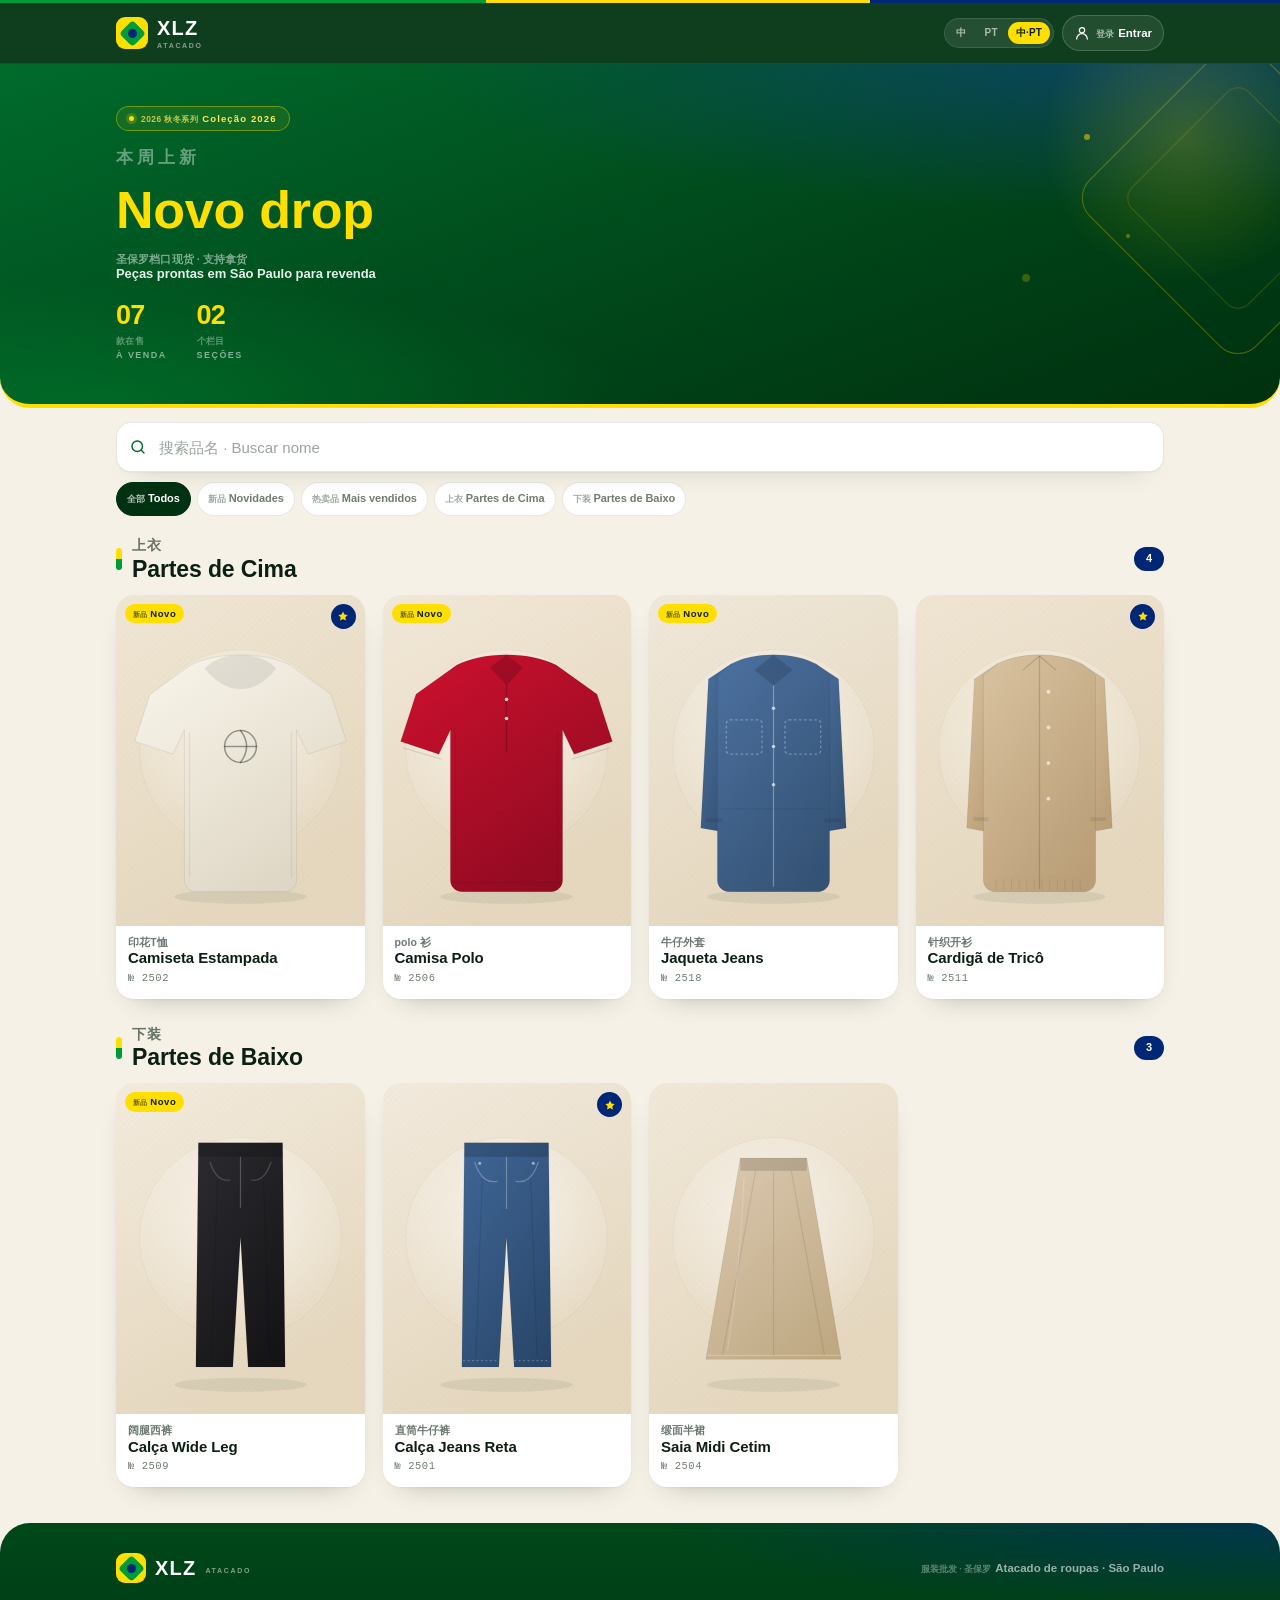
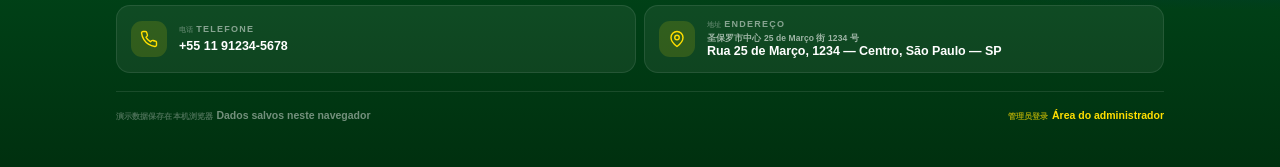
==== commit 1d5e370a: "feat: 完成修改1（图片标签/封面/颜色词典/新品热卖/头部配置/缺货栏目）" ====
--- a/public/index.html
+++ b/public/index.html
@@ -5,6 +5,13 @@
 <meta name="viewport" content="width=device-width, initial-scale=1, viewport-fit=cover">
 <meta name="theme-color" content="#003211">
 <meta name="description" content="XLZ 服装档口 · 上衣 / 下装产品展示，支持中葡双语与管理端维护。Atacado de roupas em São Paulo.">
+<meta property="og:type" content="website">
+<meta property="og:site_name" content="XLZ ATACADO">
+<meta property="og:title" content="XLZ · 服装档口产品展示">
+<meta property="og:description" content="上衣 / 下装 · 中葡双语 · 圣保罗档口现货">
+<meta property="og:url" content="https://xlz-showcase.wenkezhang995.workers.dev/">
+<meta name="twitter:card" content="summary">
+<link rel="canonical" href="https://xlz-showcase.wenkezhang995.workers.dev/">
 <title>XLZ · 服装档口产品展示 | Atacado</title>
 <link rel="icon" href="data:image/svg+xml,%3Csvg xmlns='http://www.w3.org/2000/svg' viewBox='0 0 64 64'%3E%3Crect width='64' height='64' rx='14' fill='%23FFDF00'/%3E%3Cpath d='M32 12 52 32 32 52 12 32Z' fill='%23009C3B'/%3E%3Ccircle cx='32' cy='32' r='9' fill='%23002776'/%3E%3C/svg%3E">
 <link rel="stylesheet" href="styles.css">
@@ -12,6 +19,7 @@
 <body>
 <div id="app"></div>
 <div id="toast" class="toast" role="status" aria-live="polite"></div>
+<script src="xlz-color-dict.js"></script>
 <script src="app.js"></script>
 </body>
 </html>
--- a/public/styles.css
+++ b/public/styles.css
@@ -95,6 +95,11 @@
 .brand-text{display:flex;flex-direction:column;line-height:1;min-width:0}
 .brand-text b{font-size:20px;font-weight:900;letter-spacing:.06em;color:#fff}
 .brand-text small{font-size:7px;letter-spacing:.24em;color:rgba(255,255,255,.5);margin-top:4px;font-weight:700}
+.brand-text b .nm .zh{display:block;font-size:.62em;letter-spacing:.04em;opacity:.7;line-height:1.15;margin-bottom:1px}
+.brand-text b .nm .pt{display:block;font-size:1em;line-height:1.15}
+.brand-text small .nm{display:inline-flex;align-items:baseline;gap:.3em}
+.brand-text small .nm .zh{display:inline;font-size:.9em;margin:0;opacity:.75}
+.brand-text small .nm .pt{display:inline;font-size:1em}
 .topbar-right{display:flex;align-items:center;gap:8px;margin-left:auto}
 .topbar-title{font-size:15px;font-weight:800;color:#fff;white-space:nowrap;overflow:hidden;text-overflow:ellipsis;flex:1;min-width:0}
 .topbar-title .ttl{opacity:.95}
@@ -156,16 +161,21 @@
   border:1px solid rgba(255,223,0,.38);background:rgba(255,223,0,.08);
   font-size:9.5px;font-weight:800;letter-spacing:.16em;text-transform:uppercase;color:var(--yellow-soft);
 }
+.pill .nm{display:inline-flex;align-items:baseline;gap:.4em;text-transform:none;letter-spacing:.12em}
+.pill .nm .zh{display:inline;font-size:.88em;opacity:.75;letter-spacing:.06em}
+.pill .nm .pt{display:inline;font-size:1em;letter-spacing:.12em}
 .pill-dot{width:5px;height:5px;border-radius:50%;background:var(--yellow);box-shadow:0 0 0 3px rgba(255,223,0,.18)}
 .hero-title{
   margin:16px 0 10px;font-size:clamp(34px,9.6vw,48px);line-height:1;font-weight:900;letter-spacing:-.04em;
 }
+.hero-title .nm{display:block}
 .hero-title .zh{display:block;font-size:.33em;font-weight:700;letter-spacing:.24em;color:rgba(255,255,255,.68);margin-bottom:10px}
 .hero-line.pt,.hero-title .pt{color:var(--yellow)}
 .hero-title .hero-line{display:block}
 .hero-sub{margin:0;max-width:44ch;font-size:13px;color:rgba(255,255,255,.7);line-height:1.65}
-.hero-sub .hs-zh{display:block}
-.hero-sub .hs-pt{display:block;color:rgba(255,255,255,.88)}
+.hero-sub .nm{display:block}
+.hero-sub .nm .zh{display:block;font-size:.82em;opacity:.72;font-weight:600;letter-spacing:.01em}
+.hero-sub .nm .pt{display:block;color:rgba(255,255,255,.9);font-weight:600}
 .hero-stats{display:flex;gap:30px;margin-top:20px}
 .stat b{display:block;font-size:27px;font-weight:900;letter-spacing:-.03em;line-height:1;color:var(--yellow)}
 .stat small{display:block;margin-top:6px;font-size:9px;font-weight:700;letter-spacing:.16em;text-transform:uppercase;color:rgba(255,255,255,.52)}
@@ -329,7 +339,7 @@
   scrollbar-width:none;-webkit-overflow-scrolling:touch;
 }
 .gal-track::-webkit-scrollbar{display:none}
-.gal-slide{flex:0 0 100%;scroll-snap-align:center;scroll-snap-stop:always}
+.gal-slide{flex:0 0 100%;scroll-snap-align:center;scroll-snap-stop:always;position:relative}
 .gal-slide img{width:100%;aspect-ratio:4/5;object-fit:cover;max-height:72vh;cursor:zoom-in}
 .gal-top{position:absolute;top:12px;left:12px;right:12px;display:flex;align-items:flex-start;justify-content:space-between;gap:8px;pointer-events:none;z-index:2}
 .gal-count{
@@ -462,7 +472,9 @@
   display:flex;gap:4px;padding:4px;border-radius:14px;background:#fff;
   box-shadow:var(--shadow-1);position:sticky;top:63px;z-index:40;margin:14px 0 16px;
 }
-.tab{flex:1;text-align:center;padding:10px 6px;border-radius:10px;font-size:12px;font-weight:800;color:var(--muted);transition:background .2s,color .2s}
+.tab{flex:1;text-align:center;padding:8px 4px;border-radius:10px;font-size:11px;font-weight:800;color:var(--muted);transition:background .2s,color .2s;line-height:1.25}
+.tab .tz{display:block;font-size:8.5px;font-weight:700;letter-spacing:.02em;opacity:.7;margin-bottom:1px}
+.tab .tp{display:block;font-size:11px;font-weight:800}
 .tab.on{background:var(--green-900);color:var(--yellow)}
 .arow{
   display:grid;grid-template-columns:64px minmax(0,1fr);gap:12px;
@@ -774,6 +786,93 @@
   .tb-login span{display:none}
   .tb-login{width:36px;padding:0;justify-content:center}
 }
+/* ---------- 17. 图片标签 / 颜色词典 / 缺货栏目 ---------- */
+.img-tile{cursor:pointer}
+.tile-cover{
+  position:absolute;top:5px;left:5px;z-index:2;display:inline-flex;align-items:center;gap:3px;
+  padding:3px 6px;border-radius:6px;background:var(--yellow);color:var(--ink);
+  font-size:8px;font-weight:800;letter-spacing:.02em;
+}
+.tile-meta{
+  position:absolute;left:0;right:0;bottom:0;z-index:1;
+  display:flex;align-items:flex-end;justify-content:space-between;gap:4px;
+  padding:16px 5px 4px;color:#fff;font-size:8px;font-weight:700;
+  background:linear-gradient(transparent,rgba(0,0,0,.55));
+}
+.tile-color{display:inline-flex;align-items:center;gap:3px;min-width:0;overflow:hidden;text-overflow:ellipsis;white-space:nowrap}
+.tile-color.muted{opacity:.75}
+.tile-dot{width:7px;height:7px;border-radius:50%;flex:none;box-shadow:inset 0 0 0 1px rgba(0,0,0,.2)}
+.tile-tag{padding:1px 4px;border-radius:4px;background:rgba(255,255,255,.22);flex:none}
+.color-chips{display:flex;flex-wrap:wrap;gap:6px}
+.color-chip{
+  display:inline-flex;align-items:center;gap:6px;padding:6px 8px 6px 10px;border-radius:999px;
+  background:var(--cream);border:1px solid var(--line);font-size:12px;font-weight:700;
+}
+.color-chip .dot{width:10px;height:10px;border-radius:50%;flex:none;box-shadow:inset 0 0 0 1px rgba(0,0,0,.12)}
+.color-chip .cc-pt{font-size:.78em;font-weight:600;opacity:.6}
+.color-chip .ce-rm{width:18px;height:18px}
+.color-add{display:flex;gap:8px;margin-top:10px}
+.color-add .input{height:42px;background:#fff}
+.color-add .btn{min-height:42px;width:44px;padding:0;flex:none}
+.color-custom{margin-top:12px;padding:12px;border:1px dashed var(--line);border-radius:12px;background:var(--cream)}
+.color-custom .two{gap:8px}
+.color-custom .input{height:42px;background:#fff}
+.color-custom .label{margin-bottom:8px}
+.img-editor-preview{
+  width:100%;height:240px;border-radius:14px;overflow:hidden;
+  background:#EFE7D7;margin-bottom:14px;
+}
+.img-editor-preview img{width:100%;height:100%;object-fit:contain}
+.img-color-list{display:flex;flex-wrap:wrap;gap:6px}
+.img-color-btn{
+  display:inline-flex;align-items:center;gap:5px;padding:7px 10px;border-radius:999px;
+  border:1.5px solid var(--line);background:#fff;color:var(--ink);font-size:11.5px;font-weight:700;
+}
+.img-color-btn .dot{width:10px;height:10px;border-radius:50%;flex:none}
+.img-color-btn.on{background:var(--green-900);border-color:var(--green-900);color:#fff}
+.tag-list{display:flex;flex-wrap:wrap;gap:6px;margin-bottom:8px}
+.tag-chip{
+  display:inline-flex;align-items:center;gap:4px;padding:6px 9px;border-radius:8px;
+  border:1px solid var(--line);background:#fff;color:var(--muted);font-size:10.5px;font-weight:700;
+}
+.tag-chip.on{background:rgba(0,156,59,.12);border-color:rgba(0,156,59,.42);color:var(--green-700)}
+.tag-chip .tg-zh,.gal-tag .tg-zh{font-size:.86em;font-weight:600;opacity:.72;margin-right:.3em}
+.tag-chip .tg-pt,.gal-tag .tg-pt{font-weight:800}
+.tag-chip .tag-x{width:14px;height:14px;border:0;background:transparent;padding:0;display:grid;place-items:center;color:inherit}
+.tag-sep{flex-basis:100%;height:0}
+.tag-add{display:flex;gap:6px;flex-wrap:wrap;margin-top:8px}
+.tag-add .input{flex:1 1 120px;height:40px;background:#fff;min-width:0}
+.tag-add .btn{min-height:40px}
+.img-actions{display:flex;gap:8px;margin-top:12px;flex-wrap:wrap}
+.img-actions .btn{flex:1;min-width:88px;min-height:40px;font-size:12px;padding:0 10px}
+.dict-list{max-height:320px;overflow:auto;border:1px solid var(--line);border-radius:12px;background:var(--cream)}
+.dict-row{display:flex;align-items:center;gap:8px;padding:8px 10px;border-bottom:1px solid var(--line)}
+.dict-row:last-child{border-bottom:0}
+.dict-row .dot{width:12px;height:12px;border-radius:50%;flex:none;box-shadow:inset 0 0 0 1px rgba(0,0,0,.12)}
+.dict-name{font-size:12.5px;font-weight:800;min-width:58px}
+.dict-pt{flex:1;min-width:0;font-size:11px;font-weight:600;color:var(--muted);overflow:hidden;text-overflow:ellipsis;white-space:nowrap}
+.stock-tag{
+  margin-left:auto;padding:2px 6px;border-radius:6px;background:rgba(176,16,48,.10);
+  color:#B01030;font-size:9px;font-weight:800;letter-spacing:.03em;
+}
+.admin-filters{margin:0 0 14px}
+.gal-tags{
+  position:absolute;left:12px;right:58px;bottom:64px;z-index:2;display:flex;flex-wrap:wrap;gap:5px;
+  pointer-events:none;
+}
+.gal-tag{
+  padding:4px 8px;border-radius:999px;background:rgba(0,40,16,.62);color:#fff;
+  font-size:9.5px;font-weight:700;letter-spacing:.02em;
+  -webkit-backdrop-filter:blur(6px);backdrop-filter:blur(6px);
+}
+.foot-brand b .nm{display:inline-flex;align-items:baseline;gap:.35em}
+.foot-brand b .nm .zh{display:inline;font-size:.7em;margin:0;opacity:.72}
+.foot-brand b .nm .pt{display:inline}
+.foot-brand small .nm{display:inline-flex;align-items:baseline;gap:.3em}
+.foot-brand small .nm .zh{display:inline;font-size:.9em;margin:0}
+.foot-brand small .nm .pt{display:inline}
+.auth-hint{display:none}
+
 @media(prefers-reduced-motion:reduce){
   *,*::before,*::after{animation-duration:.001ms !important;transition-duration:.001ms !important;scroll-behavior:auto !important}
 }
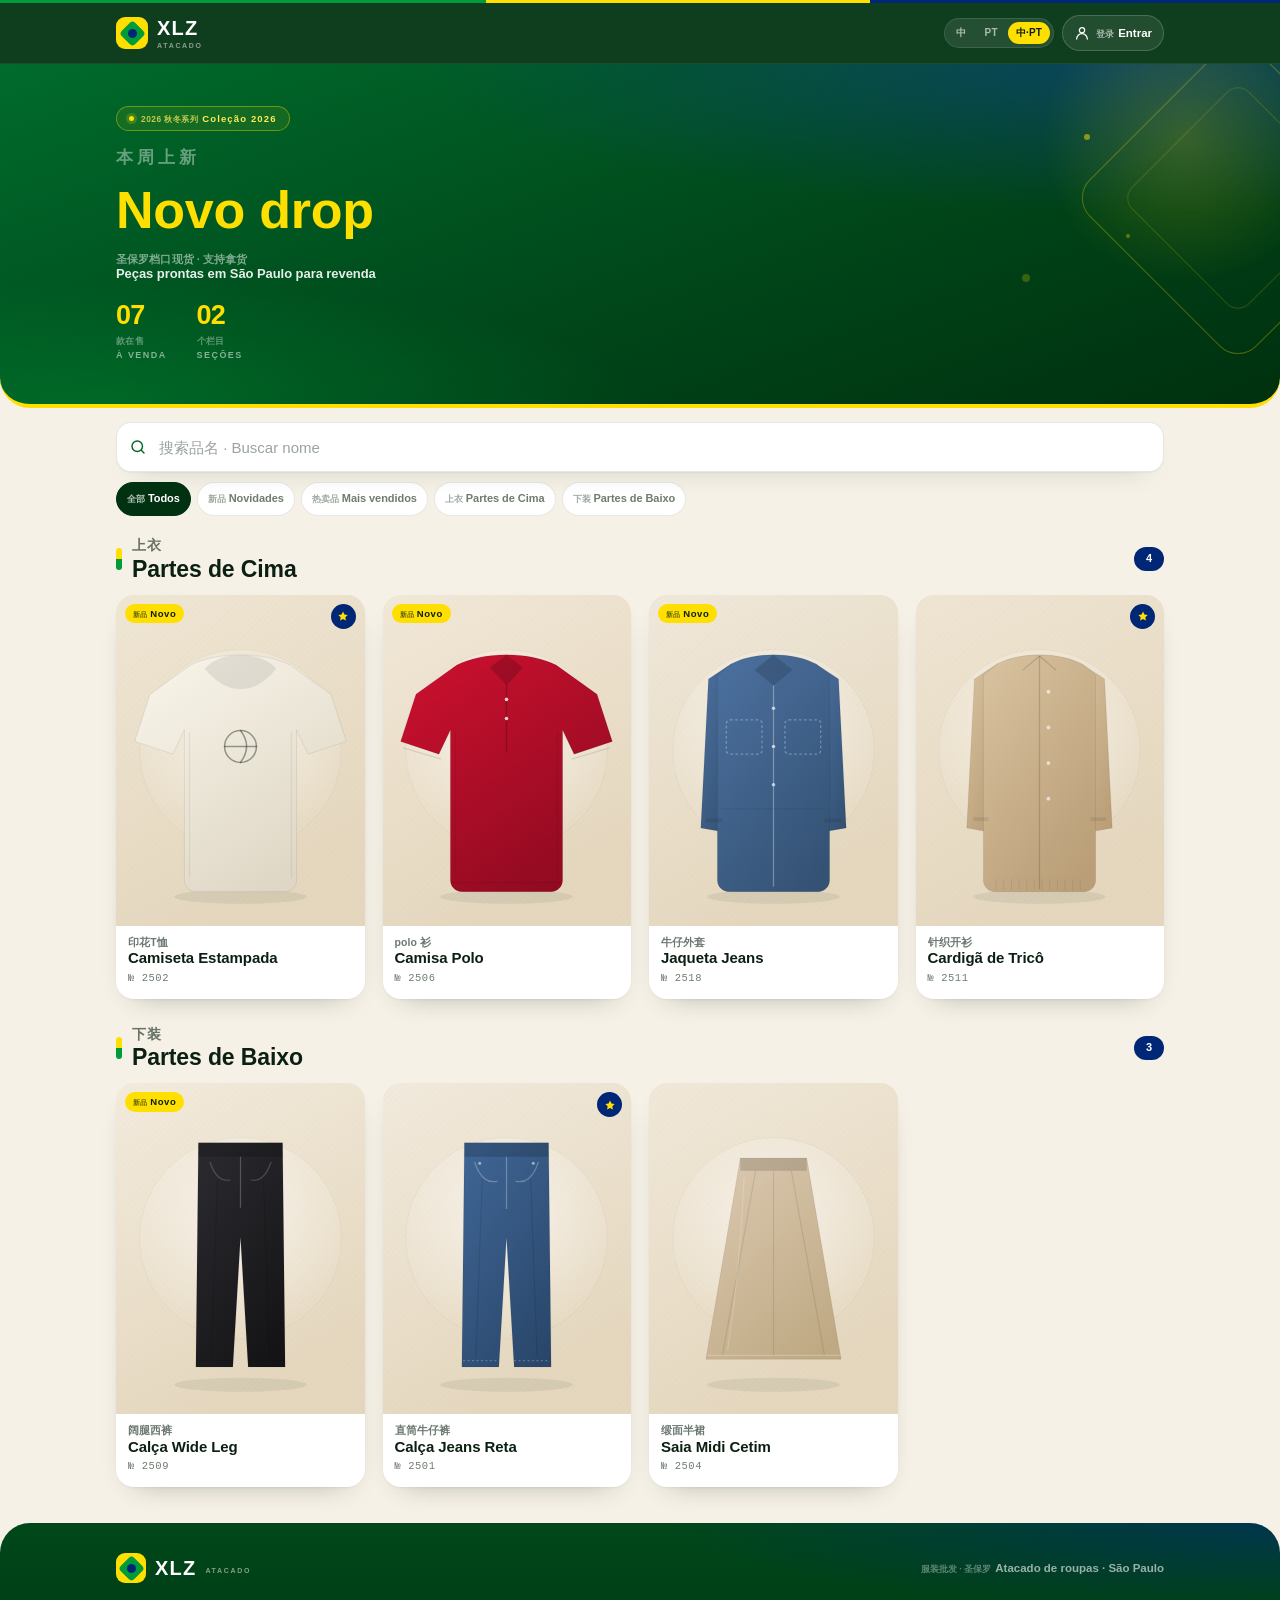
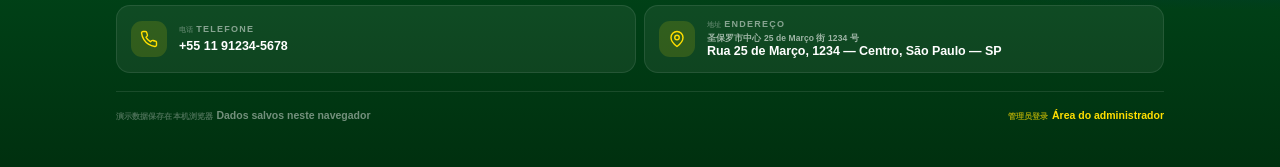
==== commit 3322d657: "feat: 多选叠加筛选与 Logo 裁剪/favicon" ====
--- a/public/index.html
+++ b/public/index.html
@@ -13,7 +13,7 @@
 <meta name="twitter:card" content="summary">
 <link rel="canonical" href="https://xlz-showcase.wenkezhang995.workers.dev/">
 <title>XLZ · 服装档口产品展示 | Atacado</title>
-<link rel="icon" href="data:image/svg+xml,%3Csvg xmlns='http://www.w3.org/2000/svg' viewBox='0 0 64 64'%3E%3Crect width='64' height='64' rx='14' fill='%23FFDF00'/%3E%3Cpath d='M32 12 52 32 32 52 12 32Z' fill='%23009C3B'/%3E%3Ccircle cx='32' cy='32' r='9' fill='%23002776'/%3E%3C/svg%3E">
+<link id="favicon" rel="icon" href="data:image/svg+xml,%3Csvg xmlns='http://www.w3.org/2000/svg' viewBox='0 0 64 64'%3E%3Crect width='64' height='64' rx='14' fill='%23FFDF00'/%3E%3Cpath d='M32 12 52 32 32 52 12 32Z' fill='%23009C3B'/%3E%3Ccircle cx='32' cy='32' r='9' fill='%23002776'/%3E%3C/svg%3E">
 <link rel="stylesheet" href="styles.css">
 </head>
 <body>
--- a/public/styles.css
+++ b/public/styles.css
@@ -203,7 +203,7 @@
   display:grid;place-items:center;color:var(--muted);flex:none;
 }
 .search-clear[hidden]{display:none}
-.filters{display:flex;gap:6px;overflow-x:auto;padding:2px 0 14px;scrollbar-width:none}
+.filters{display:flex;gap:6px;flex-wrap:wrap;overflow:visible;padding:2px 0 14px}
 .filters::-webkit-scrollbar{display:none}
 .filter-chip{
   flex:none;display:inline-flex;align-items:center;gap:3px;
@@ -873,6 +873,142 @@
 .foot-brand small .nm .pt{display:inline}
 .auth-hint{display:none}
 
+/* ---------- 18. 修改2：批发价 / 缺货条目 / 社交账号 ---------- */
+.wholesale-line{
+  display:flex;align-items:center;gap:10px;flex-wrap:wrap;
+  margin-top:12px;padding-top:12px;border-top:1px dashed var(--cream-2);
+  font-size:11px;color:var(--muted);font-weight:700;
+}
+.wholesale-line .w-label{letter-spacing:.06em;text-transform:uppercase;font-size:9.5px}
+.wholesale-line b{font-size:22px;font-weight:900;color:var(--blue);letter-spacing:-.02em;line-height:1}
+.w-contact{
+  display:inline-flex;align-items:center;gap:5px;min-height:34px;padding:0 12px;
+  border-radius:10px;border:1.5px solid rgba(0,39,118,.28);background:rgba(0,39,118,.06);
+  color:var(--blue);font-size:11.5px;font-weight:800;
+}
+.w-contact:active{transform:scale(.98)}
+.wholesale-field{display:flex;gap:8px;align-items:center}
+.wholesale-field .input{flex:1;min-width:0}
+.chip-contact{
+  flex:none;display:inline-flex;align-items:center;gap:5px;height:46px;padding:0 12px;
+  border-radius:12px;border:1.5px solid var(--line);background:#fff;
+  font-size:11.5px;font-weight:800;color:var(--muted);white-space:nowrap;
+}
+.chip-contact.on{background:var(--blue);border-color:var(--blue);color:#fff}
+.oos-circle{
+  width:46px;height:46px;border-radius:50%;flex:none;
+  display:flex;flex-direction:column;align-items:center;justify-content:center;gap:1px;
+  background:var(--cream);border:1px solid var(--line);padding:3px;
+}
+.oos-dot{width:7px;height:7px;border-radius:50%;box-shadow:inset 0 0 0 1px rgba(0,0,0,.15);flex:none}
+.oos-cname{font-size:7.5px;font-weight:700;line-height:1.1;max-width:38px;overflow:hidden;text-overflow:ellipsis;white-space:nowrap}
+.oos-size{font-size:12px;font-weight:900;line-height:1}
+.oos-row .arow-top{align-items:center;gap:8px}
+.oos-row .arow-name{font-size:13px}
+.social-block{margin-top:18px}
+.social-head{font-size:9px;font-weight:800;letter-spacing:.16em;text-transform:uppercase;color:rgba(255,255,255,.45);margin-bottom:8px}
+.social-list{display:grid;grid-template-columns:1fr 1fr;gap:8px}
+.social-item{
+  display:flex;align-items:center;justify-content:space-between;gap:8px;min-width:0;
+  padding:8px 10px;border-radius:12px;background:rgba(255,255,255,.06);
+  border:1px solid rgba(255,255,255,.09);
+}
+.social-link{display:inline-flex;align-items:center;gap:6px;min-width:0;font-size:11px;font-weight:700;color:#fff}
+.social-link .ic{color:var(--yellow);flex:none}
+.social-link span{overflow:hidden;text-overflow:ellipsis;white-space:nowrap}
+.social-link.static{opacity:.65}
+.social-qr{width:40px;height:40px;padding:2px;border-radius:8px;border:1px solid rgba(255,255,255,.3);background:#fff;flex:none}
+.social-qr img{width:100%;height:100%;object-fit:cover;border-radius:5px}
+.social-edit-grid{display:grid;gap:10px}
+@media(min-width:520px){.social-edit-grid{grid-template-columns:1fr 1fr}}
+.social-edit{border:1px solid var(--line);border-radius:12px;padding:12px;background:var(--cream)}
+.social-edit-head{display:flex;align-items:center;gap:6px;font-size:12px;font-weight:800;margin-bottom:8px}
+.social-edit-head .ic{color:var(--blue)}
+.social-edit .field{margin-bottom:8px}
+.social-edit .input{height:40px;background:#fff;font-size:14px}
+.qr-row{display:flex;align-items:center;gap:8px;flex-wrap:wrap}
+.qr-thumb{width:56px;height:56px;padding:3px;border:1px solid var(--line);border-radius:8px;background:#fff;flex:none}
+.qr-thumb img{width:100%;height:100%;object-fit:cover}
+#contactSection{scroll-margin-top:80px}
+
+/* ---------- 19. 修改3：页面美化 / 品类 / 缺货归并 / 色盘 ---------- */
+.brand-logo{
+  width:32px;height:32px;border-radius:9px;overflow:hidden;flex:none;
+  display:grid;place-items:center;background:rgba(255,255,255,.08);
+}
+.brand-logo img{width:100%;height:100%;object-fit:contain;display:block}
+.foot-brand .brand-logo{width:30px;height:30px}
+.auth-brand .brand-logo{width:34px;height:34px}
+.admin-head{flex-wrap:wrap}
+.admin-head-actions{display:flex;gap:6px;flex-wrap:wrap;justify-content:flex-end}
+.admin-head-actions .btn{min-height:38px;padding:0 10px;font-size:11.5px}
+.admin-filters{flex-wrap:wrap;overflow:visible}
+@media(max-width:620px){.admin-head-actions{width:100%;justify-content:flex-end}}
+.view-switch{
+  display:flex;gap:4px;padding:4px;border-radius:13px;background:#fff;
+  box-shadow:var(--shadow-1);margin:12px 0 10px;
+}
+.view-switch button{
+  flex:1;display:flex;align-items:center;justify-content:center;gap:6px;
+  min-height:38px;border-radius:9px;font-weight:800;color:var(--muted);
+}
+.view-switch button.on{background:var(--green);color:#fff}
+.view-switch .tw{display:inline-flex;align-items:baseline;gap:4px}
+.view-switch .tz{font-size:9px;opacity:.7}
+.view-switch .tp{font-size:11.5px;font-weight:800}
+.view-switch b{font-size:9.5px;background:rgba(0,0,0,.08);padding:1px 5px;border-radius:99px;font-weight:800}
+.view-switch button.on b{background:rgba(255,255,255,.18)}
+.logo-row{display:flex;align-items:center;gap:14px;flex-wrap:wrap}
+.logo-preview{
+  width:76px;height:76px;border-radius:16px;background:var(--cream);
+  border:1px solid var(--line);display:grid;place-items:center;overflow:hidden;flex:none;
+}
+.logo-preview img{width:100%;height:100%;object-fit:contain}
+.logo-preview .brand-mark{width:48px;height:48px}
+.logo-actions{display:flex;gap:8px;flex-wrap:wrap}
+.wheel-box{display:flex;gap:14px;align-items:center;flex-wrap:wrap;margin-top:6px}
+.wheel-canvas{
+  width:200px;height:200px;border-radius:50%;flex:none;
+  box-shadow:0 0 0 1px var(--line),0 8px 24px -12px rgba(0,0,0,.35);
+  cursor:crosshair;touch-action:manipulation;background:#fff;
+}
+.wheel-side{display:flex;flex-direction:column;gap:9px;align-items:flex-start}
+.wheel-dot{
+  width:34px;height:34px;border-radius:50%;
+  box-shadow:inset 0 0 0 1px rgba(0,0,0,.16),0 0 0 3px #fff,0 0 0 4px var(--line);
+}
+.wheel-side b{font-size:12px;letter-spacing:.06em;font-weight:800}
+.wheel-range{display:flex;flex-direction:column;gap:3px;font-size:9.5px;font-weight:800;color:var(--muted);letter-spacing:.04em}
+.wheel-range input{width:130px;accent-color:var(--green)}
+.oos-items{display:flex;flex-wrap:wrap;gap:6px;margin:10px 0 2px}
+.oos-items .oos-circle{width:44px;height:44px}
+.oos-row .arow-body{min-width:0}
+.oos-row .arow-top .stock-tag{margin-left:auto}
+.dict-row .mini-btn{width:28px;height:28px;flex:none}
+.dict-row .dict-pt{font-size:10.5px}
+#catManager .cat-list{background:var(--cream);border:1px solid var(--line);border-radius:12px;padding:0 12px}
+#catManager .cat-add{margin-top:14px}
+#catManager .cat-row .mini-btn{width:30px;height:30px;flex:none}
+#catManager .cat-row .mini-btn:disabled{opacity:.28}
+.crop-box{
+  position:relative;width:300px;max-width:100%;aspect-ratio:1;margin:12px auto;
+  overflow:hidden;border-radius:14px;background:#111;touch-action:none;cursor:grab;
+  box-shadow:inset 0 0 0 1px rgba(255,255,255,.25);
+}
+.crop-box:active{cursor:grabbing}
+.crop-box::after{
+  content:"";position:absolute;inset:0;pointer-events:none;border-radius:14px;
+  border:2px solid rgba(255,255,255,.85);
+  background-image:
+    linear-gradient(to right,transparent 33.2%,rgba(255,255,255,.28) 33.3%,transparent 33.4%,transparent 66.5%,rgba(255,255,255,.28) 66.6%,transparent 66.7%),
+    linear-gradient(to bottom,transparent 33.2%,rgba(255,255,255,.28) 33.3%,transparent 33.4%,transparent 66.5%,rgba(255,255,255,.28) 66.6%,transparent 66.7%);
+}
+#logoCropImg{position:absolute;left:0;top:0;max-width:none;user-select:none;pointer-events:none;will-change:left,top,width,height}
+.crop-tools{display:flex;gap:8px;align-items:center;flex-wrap:wrap;margin:10px 0}
+.crop-tools .btn{min-height:34px;padding:0 10px;font-size:11px}
+.crop-zoom{display:flex;align-items:center;gap:7px;flex:1;min-width:130px;font-size:9.5px;font-weight:800;color:var(--muted);letter-spacing:.04em}
+.crop-zoom input{flex:1;min-width:0;accent-color:var(--green)}
+
 @media(prefers-reduced-motion:reduce){
   *,*::before,*::after{animation-duration:.001ms !important;transition-duration:.001ms !important;scroll-behavior:auto !important}
 }
